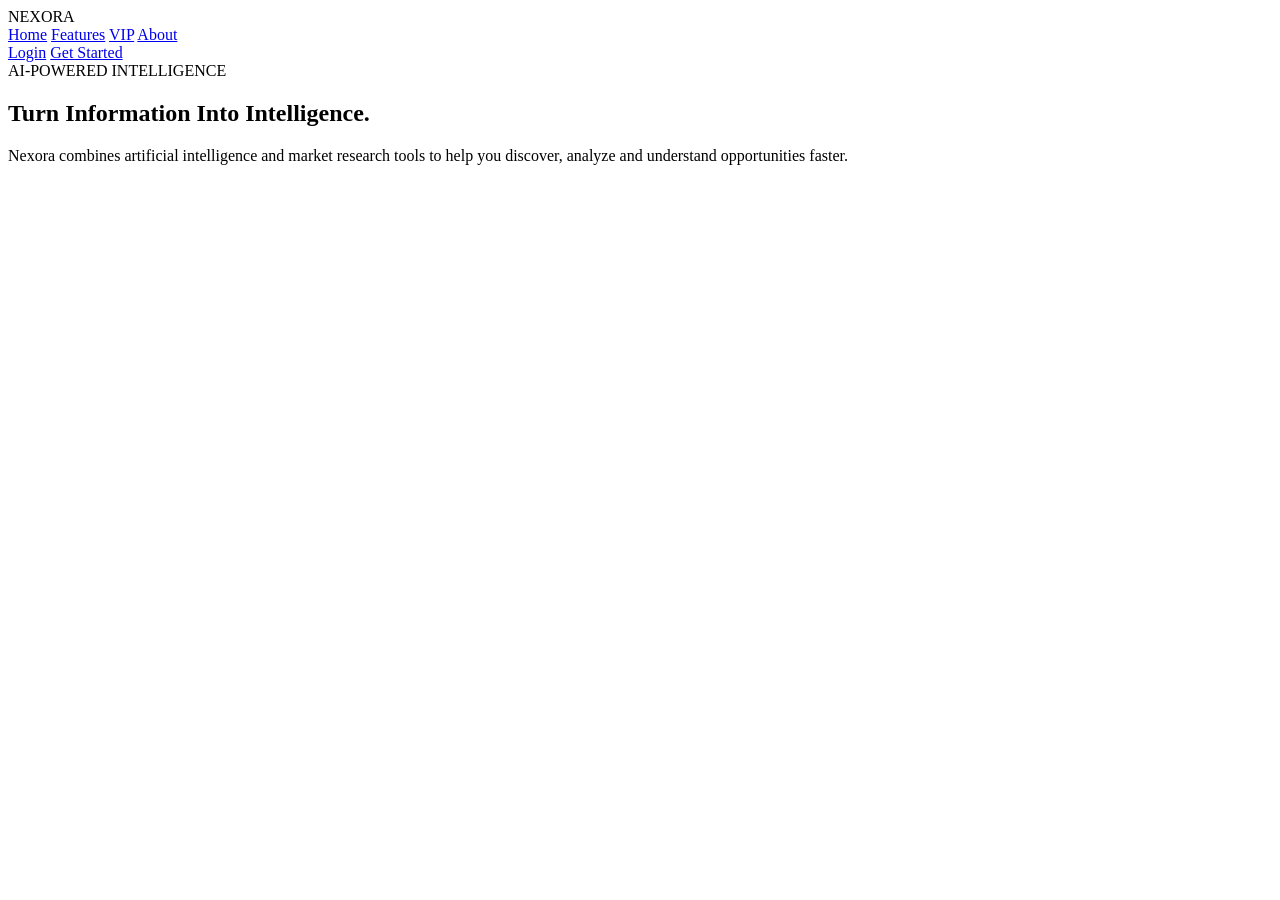
==== index.html @ 988fbd53 "Create index.html" ====
<!DOCTYPE html>
<html lang="en">
<head>
    <meta charset="UTF-8">
    <meta name="viewport" content="width=device-width, initial-scale=1.0">

    <title>Nexora — AI Research Platform</title>

    <meta
        name="description"
        content="Nexora is an AI-powered research and market intelligence platform."
    >

    <link rel="stylesheet" href="style.css">
</head>

<body>

    <!-- NAVIGATION -->
    <header class="navbar">
        <div class="logo">NEXORA</div>

        <nav>
            <a href="#home">Home</a>
            <a href="#features">Features</a>
            <a href="#pricing">VIP</a>
            <a href="#about">About</a>
        </nav>

        <div class="nav-buttons">
            <a href="#" class="login-btn">Login</a>
            <a href="#pricing" class="signup-btn">Get Started</a>
        </div>
    </header>


    <!-- HERO SECTION -->
    <main>

        <section id="home" class="hero">

            <div class="hero-content">

                <span class="badge">AI-POWERED INTELLIGENCE</span>

                <h1>
                    Turn Information Into
                    <span>Intelligence.</span>
                </h1>

                <p>
                    Nexora combines artificial intelligence and market
                    research tools to help you discover, analyze and
                    understand opportunities faster.
                </p>

                <div class="hero-buttons">
                    <a
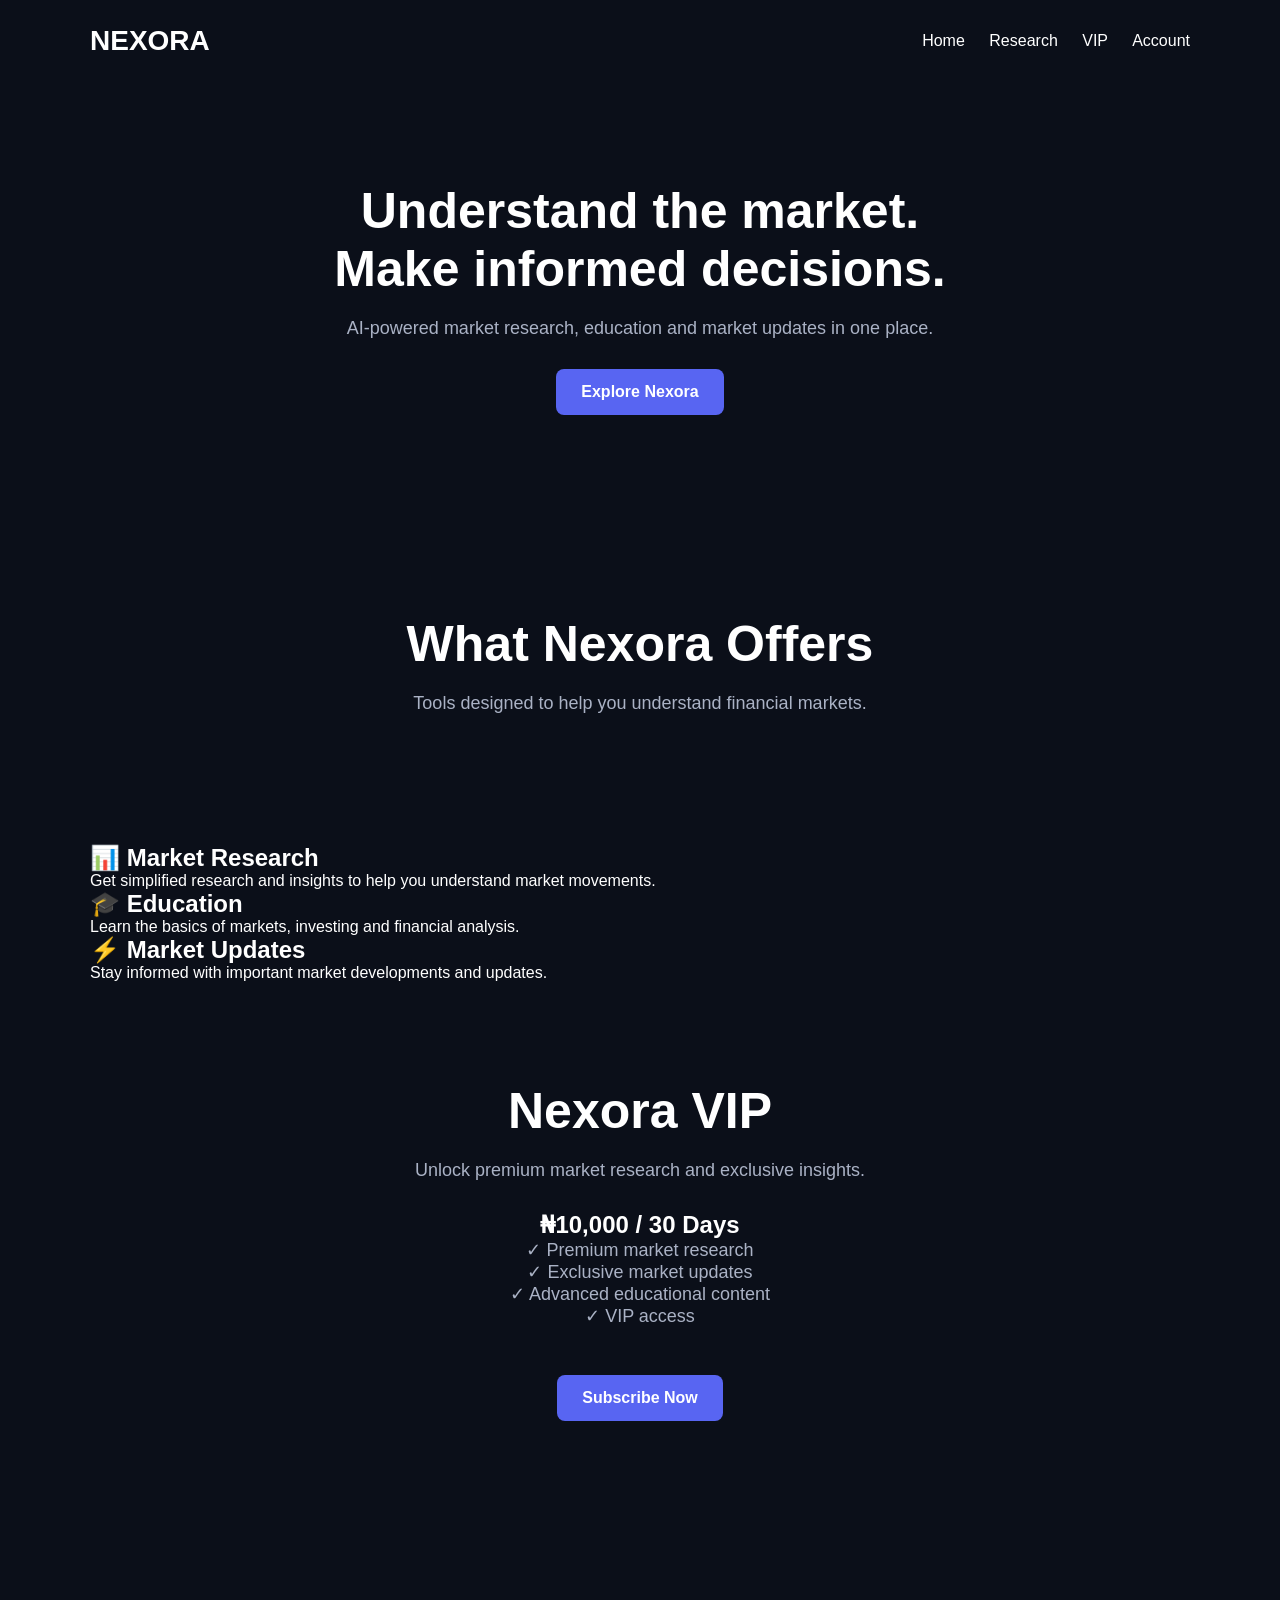
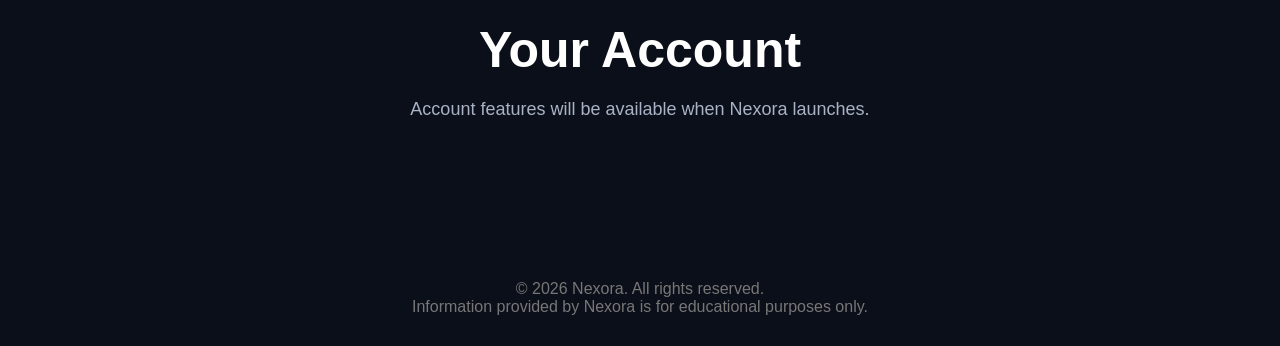
==== commit e336c20d: "Update index.html" ====
--- a/index.html
+++ b/index.html
@@ -3,56 +3,111 @@
 <head>
     <meta charset="UTF-8">
     <meta name="viewport" content="width=device-width, initial-scale=1.0">
-
-    <title>Nexora — AI Research Platform</title>
-
-    <meta
-        name="description"
-        content="Nexora is an AI-powered research and market intelligence platform."
-    >
+    <title>Nexora AI</title>
 
     <link rel="stylesheet" href="style.css">
 </head>
 
 <body>
 
-    <!-- NAVIGATION -->
-    <header class="navbar">
+    <header class="container">
         <div class="logo">NEXORA</div>
 
         <nav>
             <a href="#home">Home</a>
-            <a href="#features">Features</a>
-            <a href="#pricing">VIP</a>
-            <a href="#about">About</a>
+            <a href="#research">Research</a>
+            <a href="#vip">VIP</a>
+            <a href="#account">Account</a>
         </nav>
-
-        <div class="nav-buttons">
-            <a href="#" class="login-btn">Login</a>
-            <a href="#pricing" class="signup-btn">Get Started</a>
-        </div>
     </header>
 
-
-    <!-- HERO SECTION -->
     <main>
 
-        <section id="home" class="hero">
+        <section class="hero" id="home">
+            <h1>Understand the market.<br>Make informed decisions.</h1>
 
-            <div class="hero-content">
+            <p>
+                AI-powered market research, education and market updates
+                in one place.
+            </p>
 
-                <span class="badge">AI-POWERED INTELLIGENCE</span>
+            <a href="#research" class="btn">Explore Nexora</a>
+        </section>
 
-                <h1>
-                    Turn Information Into
-                    <span>Intelligence.</span>
-                </h1>
+        <section class="container" id="research">
+
+            <div class="hero">
+                <h1>What Nexora Offers</h1>
+                <p>Tools designed to help you understand financial markets.</p>
+            </div>
+
+            <div class="features">
+
+                <div class="card">
+                    <h2>📊 Market Research</h2>
+                    <p>
+                        Get simplified research and insights to help you
+                        understand market movements.
+                    </p>
+                </div>
+
+                <div class="card">
+                    <h2>🎓 Education</h2>
+                    <p>
+                        Learn the basics of markets, investing and financial
+                        analysis.
+                    </p>
+                </div>
+
+                <div class="card">
+                    <h2>⚡ Market Updates</h2>
+                    <p>
+                        Stay informed with important market developments
+                        and updates.
+                    </p>
+                </div>
+
+            </div>
+
+        </section>
+
+        <section class="hero" id="vip">
+            <h1>Nexora VIP</h1>
+
+            <p>
+                Unlock premium market research and exclusive insights.
+            </p>
+
+            <div class="card">
+                <h2>₦10,000 / 30 Days</h2>
 
                 <p>
-                    Nexora combines artificial intelligence and market
-                    research tools to help you discover, analyze and
-                    understand opportunities faster.
+                    ✓ Premium market research<br>
+                    ✓ Exclusive market updates<br>
+                    ✓ Advanced educational content<br>
+                    ✓ VIP access
                 </p>
 
-                <div class="hero-buttons">
-                    <a+                <br>
+
+                <a href="#" class="btn">Subscribe Now</a>
+            </div>
+        </section>
+
+        <section class="hero" id="account">
+            <h1>Your Account</h1>
+
+            <p>
+                Account features will be available when Nexora launches.
+            </p>
+        </section>
+
+    </main>
+
+    <footer>
+        <p>© 2026 Nexora. All rights reserved.</p>
+        <p>Information provided by Nexora is for educational purposes only.</p>
+    </footer>
+
+</body>
+</html>
--- a/style.css
+++ b/style.css
@@ -0,0 +1,72 @@
+* {
+    margin: 0;
+    padding: 0;
+    box-sizing: border-box;
+}
+
+body {
+    font-family: Arial, sans-serif;
+    background: #0b0f19;
+    color: white;
+    min-height: 100vh;
+}
+
+.container {
+    width: 90%;
+    max-width: 1100px;
+    margin: auto;
+}
+
+header {
+    padding: 25px 0;
+    display: flex;
+    justify-content: space-between;
+    align-items: center;
+}
+
+.logo {
+    font-size: 28px;
+    font-weight: bold;
+}
+
+nav a {
+    color: white;
+    text-decoration: none;
+    margin-left: 20px;
+}
+
+.hero {
+    text-align: center;
+    padding: 100px 20px;
+}
+
+.hero h1 {
+    font-size: 50px;
+    margin-bottom: 20px;
+}
+
+.hero p {
+    font-size: 18px;
+    color: #aab2c5;
+    margin-bottom: 30px;
+}
+
+.btn {
+    display: inline-block;
+    padding: 14px 25px;
+    background: #5865f2;
+    color: white;
+    text-decoration: none;
+    border-radius: 8px;
+    font-weight: bold;
+}
+
+.btn:hover {
+    opacity: 0.85;
+}
+
+footer {
+    text-align: center;
+    padding: 30px;
+    color: #777;
+}
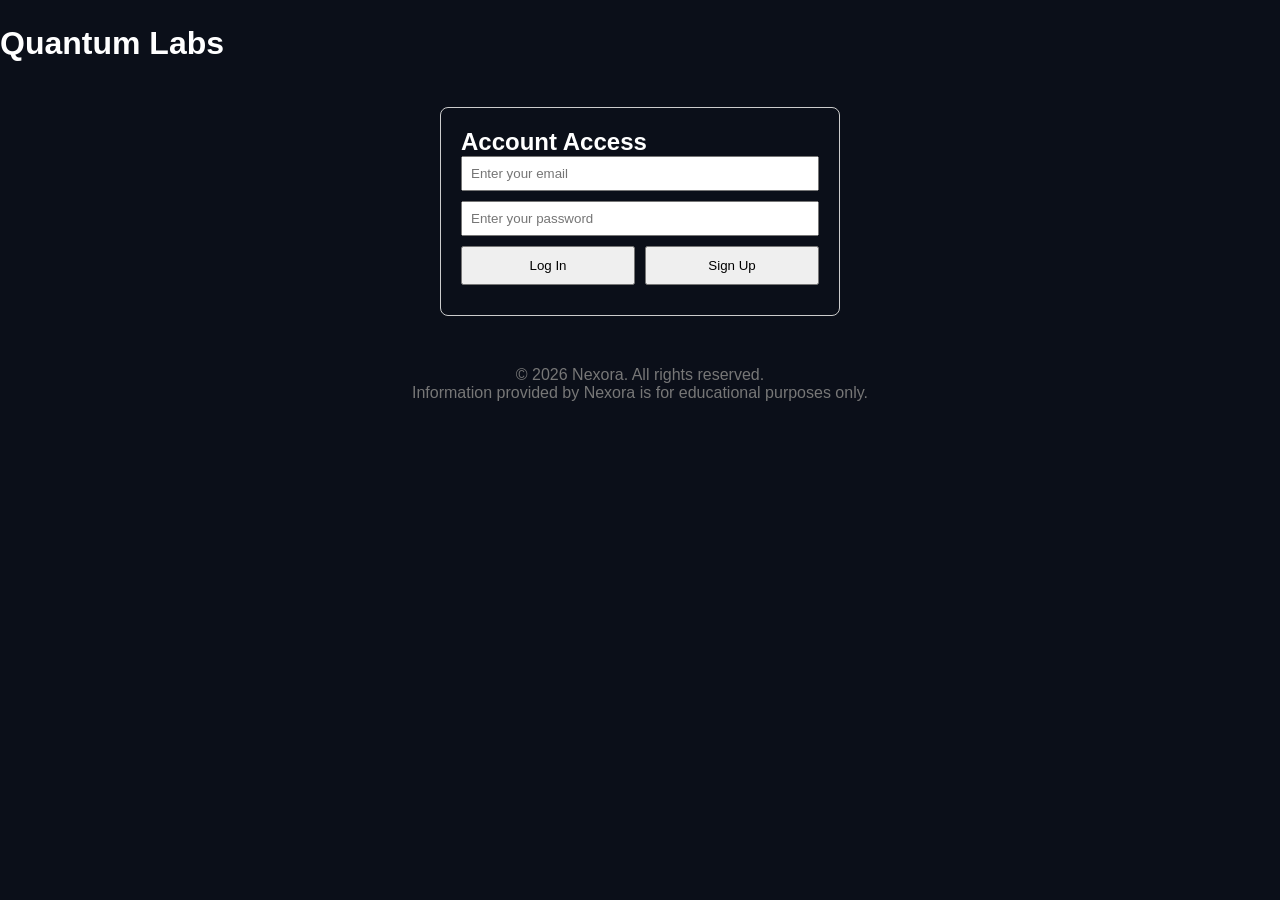
==== commit bb19b5e2: "Update index.html" ====
--- a/index.html
+++ b/index.html
@@ -1,113 +1,37 @@
 <!DOCTYPE html>
 <html lang="en">
 <head>
-    <meta charset="UTF-8">
-    <meta name="viewport" content="width=device-width, initial-scale=1.0">
-    <title>Nexora AI</title>
-
-    <link rel="stylesheet" href="style.css">
+  <meta charset="UTF-8" />
+  <meta name="viewport" content="width=device-width, initial-scale=1.0" />
+  <title>Quantum Labs</title>
+  <link rel="stylesheet" href="style.css" />
 </head>
-
 <body>
 
-    <header class="container">
-        <div class="logo">NEXORA</div>
+  <header>
+    <h1>Quantum Labs</h1>
+  </header>
 
-        <nav>
-            <a href="#home">Home</a>
-            <a href="#research">Research</a>
-            <a href="#vip">VIP</a>
-            <a href="#account">Account</a>
-        </nav>
-    </header>
+  <main>
+    <div id="auth-container" style="max-width: 400px; margin: 20px auto; padding: 20px; border: 1px solid #ccc; border-radius: 8px;">
+      <h2>Account Access</h2>
+      <input type="email" id="email-input" placeholder="Enter your email" style="width: 100%; padding: 8px; margin-bottom: 10px;" required />
+      <input type="password" id="password-input" placeholder="Enter your password" style="width: 100%; padding: 8px; margin-bottom: 10px;" required />
+      
+      <div style="display: flex; gap: 10px; margin-bottom: 10px;">
+        <button id="login-btn" style="flex: 1; padding: 10px;">Log In</button>
+        <button id="signup-btn" style="flex: 1; padding: 10px;">Sign Up</button>
+      </div>
+      
+      <p id="auth-status" style="font-weight: bold; color: #333;"></p>
+    </div>
+  </main>
 
-    <main>
+  <footer>
+    <p>© 2026 Nexora. All rights reserved.</p>
+    <p>Information provided by Nexora is for educational purposes only.</p>
+  </footer>
 
-        <section class="hero" id="home">
-            <h1>Understand the market.<br>Make informed decisions.</h1>
-
-            <p>
-                AI-powered market research, education and market updates
-                in one place.
-            </p>
-
-            <a href="#research" class="btn">Explore Nexora</a>
-        </section>
-
-        <section class="container" id="research">
-
-            <div class="hero">
-                <h1>What Nexora Offers</h1>
-                <p>Tools designed to help you understand financial markets.</p>
-            </div>
-
-            <div class="features">
-
-                <div class="card">
-                    <h2>📊 Market Research</h2>
-                    <p>
-                        Get simplified research and insights to help you
-                        understand market movements.
-                    </p>
-                </div>
-
-                <div class="card">
-                    <h2>🎓 Education</h2>
-                    <p>
-                        Learn the basics of markets, investing and financial
-                        analysis.
-                    </p>
-                </div>
-
-                <div class="card">
-                    <h2>⚡ Market Updates</h2>
-                    <p>
-                        Stay informed with important market developments
-                        and updates.
-                    </p>
-                </div>
-
-            </div>
-
-        </section>
-
-        <section class="hero" id="vip">
-            <h1>Nexora VIP</h1>
-
-            <p>
-                Unlock premium market research and exclusive insights.
-            </p>
-
-            <div class="card">
-                <h2>₦10,000 / 30 Days</h2>
-
-                <p>
-                    ✓ Premium market research<br>
-                    ✓ Exclusive market updates<br>
-                    ✓ Advanced educational content<br>
-                    ✓ VIP access
-                </p>
-
-                <br>
-
-                <a href="#" class="btn">Subscribe Now</a>
-            </div>
-        </section>
-
-        <section class="hero" id="account">
-            <h1>Your Account</h1>
-
-            <p>
-                Account features will be available when Nexora launches.
-            </p>
-        </section>
-
-    </main>
-
-    <footer>
-        <p>© 2026 Nexora. All rights reserved.</p>
-        <p>Information provided by Nexora is for educational purposes only.</p>
-    </footer>
-
+  <script type="module" src="script.js"></script>
 </body>
-</html>+</html>
